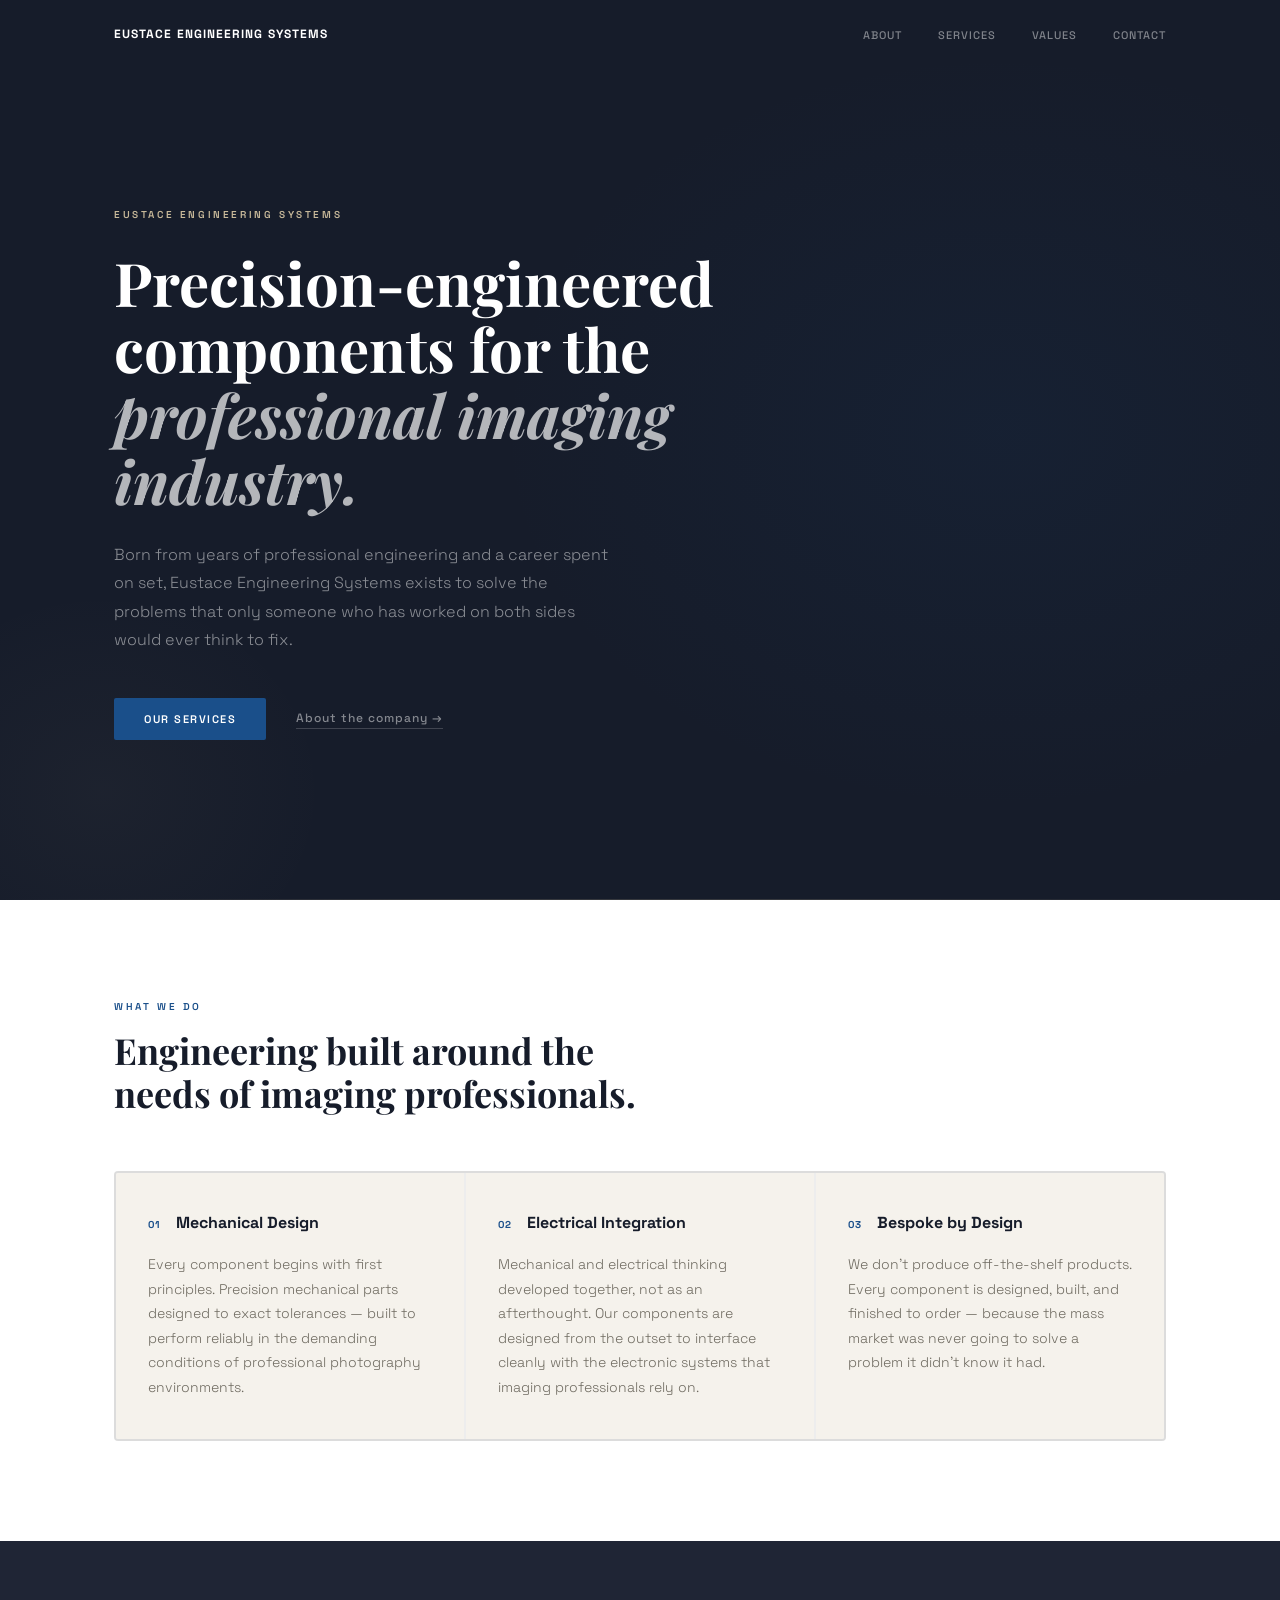
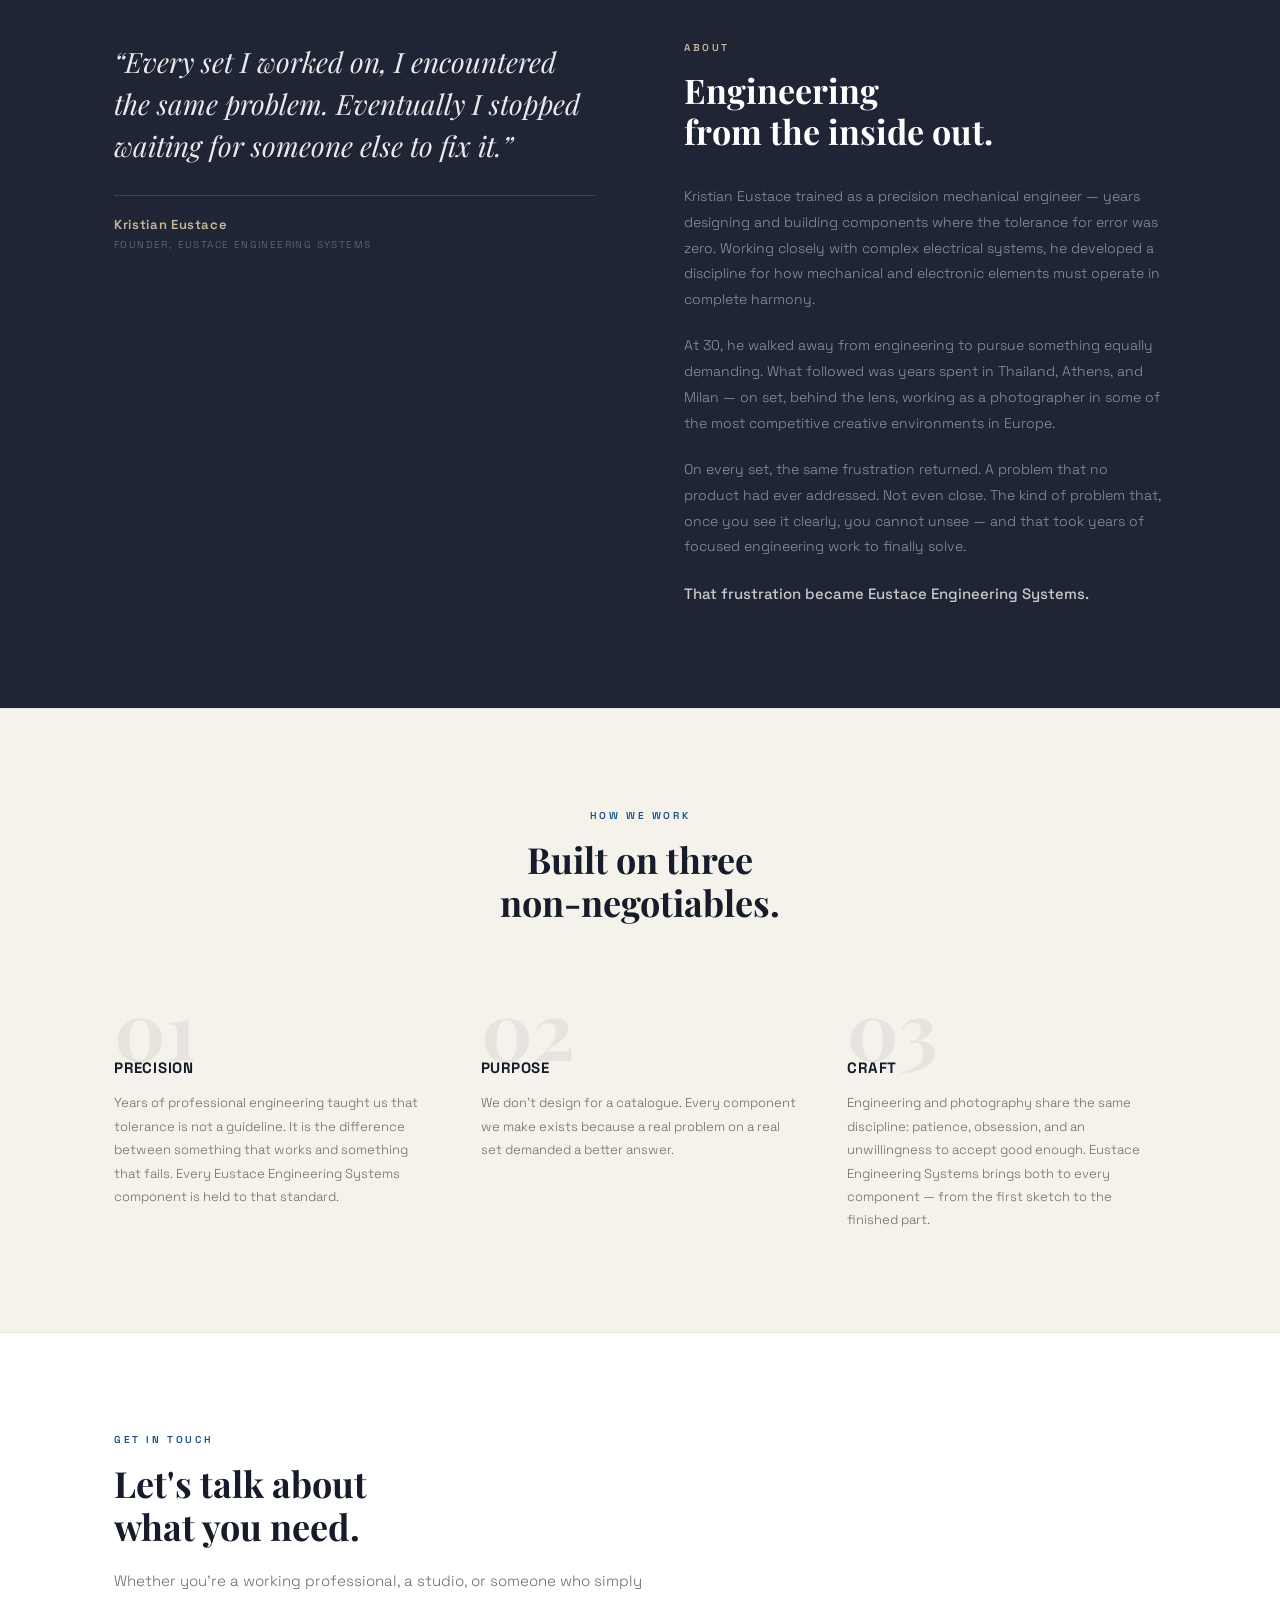
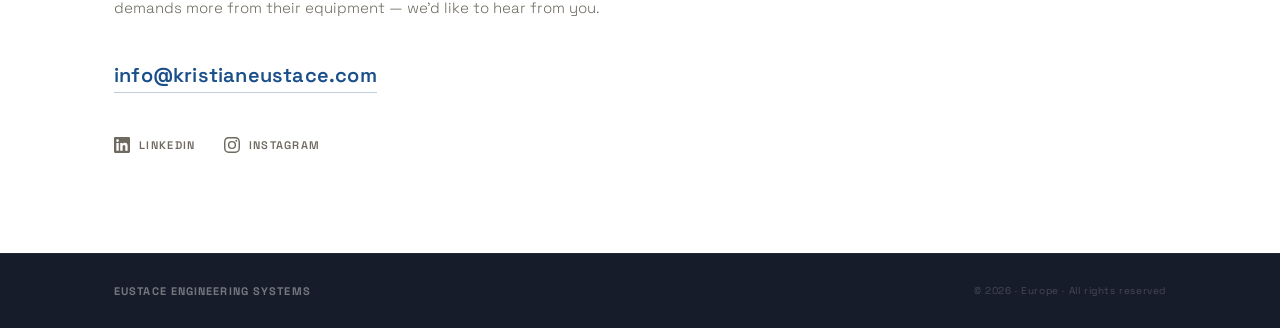
==== engineering/index.html @ cddffa64 "Initial site structure — engineering" ====
<!DOCTYPE html>
<html lang="en">
<head>
  <meta charset="UTF-8">
  <meta name="viewport" content="width=device-width, initial-scale=1.0">
  <meta name="description" content="Eustace Engineering Systems — Precision-engineered components for the professional imaging industry. Bespoke mechanical and electrical design built around the real demands of photographers.">
  <meta property="og:title" content="Eustace Engineering Systems">
  <meta property="og:description" content="Precision-engineered components for the professional imaging industry.">
  <meta property="og:type" content="website">
  <title>Eustace Engineering Systems</title>
  <link rel="preconnect" href="https://fonts.googleapis.com">
  <link rel="preconnect" href="https://fonts.gstatic.com" crossorigin>
  <link href="https://fonts.googleapis.com/css2?family=Playfair+Display:ital,wght@0,400;0,700;1,400;1,700&family=Space+Grotesk:wght@300;400;500;600;700&display=swap" rel="stylesheet">
  <link rel="stylesheet" href="style.css">
</head>
<body>

  <!-- ── NAVIGATION ── -->
  <nav id="nav" aria-label="Main navigation">
    <div class="nav-inner container">
      <a href="#hero" class="nav-logo">Eustace Engineering Systems</a>
      <ul class="nav-links" role="list">
        <li><a href="#about">About</a></li>
        <li><a href="#services">Services</a></li>
        <li><a href="#values">Values</a></li>
        <li><a href="#contact">Contact</a></li>
      </ul>
      <button class="nav-toggle" id="nav-toggle" aria-label="Toggle navigation" aria-expanded="false">
        <span></span><span></span><span></span>
      </button>
    </div>
  </nav>

  <!-- ── MOBILE MENU ── -->
  <div class="mobile-menu" id="mobile-menu" aria-hidden="true">
    <ul role="list">
      <li><a href="#about">About</a></li>
      <li><a href="#services">Services</a></li>
      <li><a href="#values">Values</a></li>
      <li><a href="#contact">Contact</a></li>
    </ul>
  </div>

  <main>

    <!-- ── HERO ── -->
    <section id="hero" class="hero">
      <div class="hero-inner container">
        <p class="eyebrow">Eustace Engineering Systems</p>
        <h1 class="hero-heading">
          Precision-engineered<br>
          components for the<br>
          <em>professional imaging industry.</em>
        </h1>
        <p class="hero-body">
          Born from years of professional engineering and a career spent on set, Eustace Engineering Systems exists to solve the problems that only someone who has worked on both sides would ever think to fix.
        </p>
        <div class="hero-ctas">
          <a href="#services" class="btn-primary">Our Services</a>
          <a href="#about" class="btn-ghost">About the company &rarr;</a>
        </div>
      </div>
      <div class="hero-rule" aria-hidden="true"></div>
    </section>

    <!-- ── SERVICES ── -->
    <section id="services" class="services">
      <div class="container">
        <div class="section-header">
          <p class="section-eyebrow">What We Do</p>
          <h2 class="section-title">Engineering built around the<br>needs of imaging professionals.</h2>
        </div>
        <div class="services-grid">

          <div class="service-card fade-in">
            <div class="service-card-top">
              <span class="service-num" aria-hidden="true">01</span>
              <h3>Mechanical Design</h3>
            </div>
            <p>Every component begins with first principles. Precision mechanical parts designed to exact tolerances — built to perform reliably in the demanding conditions of professional photography environments.</p>
          </div>

          <div class="service-card fade-in">
            <div class="service-card-top">
              <span class="service-num" aria-hidden="true">02</span>
              <h3>Electrical Integration</h3>
            </div>
            <p>Mechanical and electrical thinking developed together, not as an afterthought. Our components are designed from the outset to interface cleanly with the electronic systems that imaging professionals rely on.</p>
          </div>

          <div class="service-card fade-in">
            <div class="service-card-top">
              <span class="service-num" aria-hidden="true">03</span>
              <h3>Bespoke by Design</h3>
            </div>
            <p>We don't produce off-the-shelf products. Every component is designed, built, and finished to order — because the mass market was never going to solve a problem it didn't know it had.</p>
          </div>

        </div>
      </div>
    </section>

    <!-- ── ABOUT ── -->
    <section id="about" class="about">
      <div class="container">
        <div class="about-grid">

          <div class="about-quote-col fade-in">
            <blockquote>
              <p>&ldquo;Every set I worked on, I encountered the same problem. Eventually I stopped waiting for someone else to fix it.&rdquo;</p>
              <footer>
                <cite>Kristian Eustace</cite>
                <span>Founder, Eustace Engineering Systems</span>
              </footer>
            </blockquote>
          </div>

          <div class="about-body-col fade-in">
            <p class="section-eyebrow light">About</p>
            <h2>Engineering<br>from the inside out.</h2>
            <div class="about-text">
              <p>Kristian Eustace trained as a precision mechanical engineer — years designing and building components where the tolerance for error was zero. Working closely with complex electrical systems, he developed a discipline for how mechanical and electronic elements must operate in complete harmony.</p>
              <p>At 30, he walked away from engineering to pursue something equally demanding. What followed was years spent in Thailand, Athens, and Milan — on set, behind the lens, working as a photographer in some of the most competitive creative environments in Europe.</p>
              <p>On every set, the same frustration returned. A problem that no product had ever addressed. Not even close. The kind of problem that, once you see it clearly, you cannot unsee — and that took years of focused engineering work to finally solve.</p>
              <p>That frustration became Eustace Engineering Systems.</p>
            </div>
          </div>

        </div>
      </div>
    </section>

    <!-- ── VALUES ── -->
    <section id="values" class="values">
      <div class="container">
        <div class="section-header centered">
          <p class="section-eyebrow">How We Work</p>
          <h2 class="section-title">Built on three<br>non-negotiables.</h2>
        </div>
        <div class="values-grid">

          <div class="value-item fade-in">
            <span class="value-num" aria-hidden="true">01</span>
            <h3>Precision</h3>
            <p>Years of professional engineering taught us that tolerance is not a guideline. It is the difference between something that works and something that fails. Every Eustace Engineering Systems component is held to that standard.</p>
          </div>

          <div class="value-item fade-in">
            <span class="value-num" aria-hidden="true">02</span>
            <h3>Purpose</h3>
            <p>We don't design for a catalogue. Every component we make exists because a real problem on a real set demanded a better answer.</p>
          </div>

          <div class="value-item fade-in">
            <span class="value-num" aria-hidden="true">03</span>
            <h3>Craft</h3>
            <p>Engineering and photography share the same discipline: patience, obsession, and an unwillingness to accept good enough. Eustace Engineering Systems brings both to every component — from the first sketch to the finished part.</p>
          </div>

        </div>
      </div>
    </section>

    <!-- ── CONTACT ── -->
    <section id="contact" class="contact">
      <div class="container">
        <div class="contact-inner">
          <p class="section-eyebrow">Get In Touch</p>
          <h2 class="section-title">Let's talk about<br>what you need.</h2>
          <p class="contact-body">Whether you're a working professional, a studio, or someone who simply demands more from their equipment — we'd like to hear from you.</p>
          <a href="mailto:info@kristianeustace.com" class="contact-email">info@kristianeustace.com</a>
          <div class="social-links">

            <a href="https://uk.linkedin.com/in/kristian-eustace-87bb7455" target="_blank" rel="noopener noreferrer" class="social-link" aria-label="LinkedIn">
              <svg xmlns="http://www.w3.org/2000/svg" viewBox="0 0 24 24" aria-hidden="true">
                <path d="M20.447 20.452h-3.554v-5.569c0-1.328-.027-3.037-1.852-3.037-1.853 0-2.136 1.445-2.136 2.939v5.667H9.351V9h3.414v1.561h.046c.477-.9 1.637-1.85 3.37-1.85 3.601 0 4.267 2.37 4.267 5.455v6.286zM5.337 7.433a2.062 2.062 0 0 1-2.063-2.065 2.064 2.064 0 1 1 2.063 2.065zm1.782 13.019H3.555V9h3.564v11.452zM22.225 0H1.771C.792 0 0 .774 0 1.729v20.542C0 23.227.792 24 1.771 24h20.451C23.2 24 24 23.227 24 22.271V1.729C24 .774 23.2 0 22.222 0h.003z"/>
              </svg>
              LinkedIn
            </a>

            <a href="https://www.instagram.com/kristianeustacephotography/" target="_blank" rel="noopener noreferrer" class="social-link" aria-label="Instagram">
              <svg xmlns="http://www.w3.org/2000/svg" viewBox="0 0 24 24" aria-hidden="true">
                <path d="M12 2.163c3.204 0 3.584.012 4.85.07 3.252.148 4.771 1.691 4.919 4.919.058 1.265.069 1.645.069 4.849 0 3.205-.012 3.584-.069 4.849-.149 3.225-1.664 4.771-4.919 4.919-1.266.058-1.644.07-4.85.07-3.204 0-3.584-.012-4.849-.07-3.26-.149-4.771-1.699-4.919-4.92-.058-1.265-.07-1.644-.07-4.849 0-3.204.013-3.583.07-4.849.149-3.227 1.664-4.771 4.919-4.919 1.266-.057 1.645-.069 4.849-.069zm0-2.163c-3.259 0-3.667.014-4.947.072-4.358.2-6.78 2.618-6.98 6.98-.059 1.281-.073 1.689-.073 4.948 0 3.259.014 3.668.072 4.948.2 4.358 2.618 6.78 6.98 6.98 1.281.058 1.689.072 4.948.072 3.259 0 3.668-.014 4.948-.072 4.354-.2 6.782-2.618 6.979-6.98.059-1.28.073-1.689.073-4.948 0-3.259-.014-3.667-.072-4.947-.196-4.354-2.617-6.78-6.979-6.98-1.281-.059-1.69-.073-4.949-.073zm0 5.838a6.162 6.162 0 1 0 0 12.324 6.162 6.162 0 0 0 0-12.324zM12 16a4 4 0 1 1 0-8 4 4 0 0 1 0 8zm6.406-11.845a1.44 1.44 0 1 0 0 2.881 1.44 1.44 0 0 0 0-2.881z"/>
              </svg>
              Instagram
            </a>

          </div>
        </div>
      </div>
    </section>

  </main>

  <!-- ── FOOTER ── -->
  <footer class="footer">
    <div class="container footer-inner">
      <p class="footer-logo">Eustace Engineering Systems</p>
      <p class="footer-copy">&copy; 2026 &middot; Europe &middot; All rights reserved</p>
    </div>
  </footer>

  <script src="main.js"></script>
</body>
</html>
---- engineering/style.css ----
/* ============================================================
   EUSTACE ENGINEERING SYSTEMS — style.css
   Fonts: Playfair Display (display) · Space Grotesk (UI/body)
   ============================================================ */

/* ── CUSTOM PROPERTIES ── */
:root {
  --dark1:     #161C2A;   /* hero / nav / footer */
  --dark2:     #1F2535;   /* about section */
  --warm-grey: #6E6A60;   /* body text, captions */
  --champagne: #C8B99A;   /* highlights on dark */
  --cream:     #F5F2EC;   /* section fills, cards */
  --white:     #FFFFFF;
  --accent:    #1A4F8A;   /* buttons, links — light bg only */

  --serif: 'Playfair Display', Georgia, serif;
  --sans:  'Space Grotesk', system-ui, sans-serif;

  --container:  1100px;
  --pad-h:      24px;
  --section-v:  100px;
  --nav-h:      68px;
  --ease:       0.25s ease;
}

/* ── RESET ── */
*, *::before, *::after { box-sizing: border-box; margin: 0; padding: 0; }

html {
  scroll-behavior: smooth;
  scroll-padding-top: var(--nav-h);
}

body {
  font-family: var(--sans);
  background: var(--white);
  color: var(--dark1);
  -webkit-font-smoothing: antialiased;
  -moz-osx-font-smoothing: grayscale;
  overflow-x: hidden;
}

img, svg { display: block; max-width: 100%; }
a { color: inherit; text-decoration: none; }
ul[role="list"] { list-style: none; }
button { cursor: pointer; background: none; border: none; font: inherit; }

/* ── CONTAINER ── */
.container {
  width: 100%;
  max-width: var(--container);
  margin: 0 auto;
  padding: 0 var(--pad-h);
}

/* ── SHARED TYPE ── */
.eyebrow,
.section-eyebrow {
  font-family: var(--sans);
  font-size: 10px;
  font-weight: 600;
  letter-spacing: 0.26em;
  text-transform: uppercase;
  color: var(--accent);
  margin-bottom: 16px;
  display: block;
}

.section-eyebrow.light { color: var(--champagne); }

.section-title {
  font-family: var(--serif);
  font-weight: 700;
  font-size: clamp(26px, 3vw, 36px);
  line-height: 1.2;
  color: var(--dark1);
}

.section-header        { margin-bottom: 56px; }
.section-header.centered { text-align: center; }

/* ── BUTTONS ── */
.btn-primary {
  display: inline-block;
  background: var(--accent);
  color: var(--white);
  padding: 14px 30px;
  font-family: var(--sans);
  font-size: 11px;
  font-weight: 600;
  letter-spacing: 0.14em;
  text-transform: uppercase;
  border-radius: 2px;
  transition: background var(--ease), transform var(--ease);
}
.btn-primary:hover {
  background: #1e5ba0;
  transform: translateY(-1px);
}

.btn-ghost {
  display: inline-flex;
  align-items: center;
  color: rgba(255,255,255,0.48);
  font-family: var(--sans);
  font-size: 12px;
  font-weight: 500;
  letter-spacing: 0.08em;
  border-bottom: 1px solid rgba(255,255,255,0.18);
  padding-bottom: 2px;
  transition: color var(--ease), border-color var(--ease);
}
.btn-ghost:hover {
  color: rgba(255,255,255,0.85);
  border-color: rgba(255,255,255,0.45);
}

/* ============================================================
   NAVIGATION
   ============================================================ */
#nav {
  position: fixed;
  top: 0; left: 0; right: 0;
  z-index: 100;
  height: var(--nav-h);
  transition: background var(--ease), border-color var(--ease), backdrop-filter var(--ease);
  border-bottom: 1px solid transparent;
}

#nav.scrolled {
  background: rgba(22, 28, 42, 0.92);
  backdrop-filter: blur(14px);
  -webkit-backdrop-filter: blur(14px);
  border-bottom-color: rgba(255,255,255,0.06);
}

.nav-inner {
  height: 100%;
  display: flex;
  align-items: center;
  justify-content: space-between;
}

.nav-logo {
  font-family: var(--sans);
  font-weight: 700;
  font-size: 12px;
  letter-spacing: 0.09em;
  text-transform: uppercase;
  color: var(--white);
  transition: opacity var(--ease);
  white-space: nowrap;
}
.nav-logo:hover { opacity: 0.7; }

.nav-links {
  display: flex;
  gap: 36px;
}
.nav-links a {
  font-family: var(--sans);
  font-size: 11px;
  font-weight: 500;
  letter-spacing: 0.09em;
  text-transform: uppercase;
  color: rgba(255,255,255,0.45);
  transition: color var(--ease);
  position: relative;
  padding-bottom: 3px;
}
.nav-links a::after {
  content: '';
  position: absolute;
  bottom: 0; left: 0;
  width: 0; height: 1px;
  background: var(--champagne);
  transition: width var(--ease);
}
.nav-links a:hover              { color: rgba(255,255,255,0.88); }
.nav-links a:hover::after       { width: 100%; }

/* Hamburger */
.nav-toggle {
  display: none;
  flex-direction: column;
  justify-content: center;
  gap: 5px;
  width: 32px; height: 32px;
}
.nav-toggle span {
  display: block;
  height: 1.5px;
  background: rgba(255,255,255,0.7);
  border-radius: 1px;
  transition: transform 0.3s ease, opacity 0.3s ease;
  transform-origin: center;
}
.nav-toggle.open span:nth-child(1) { transform: translateY(6.5px) rotate(45deg); }
.nav-toggle.open span:nth-child(2) { opacity: 0; transform: scaleX(0); }
.nav-toggle.open span:nth-child(3) { transform: translateY(-6.5px) rotate(-45deg); }

/* Mobile menu */
.mobile-menu {
  position: fixed;
  top: var(--nav-h);
  left: 0; right: 0;
  z-index: 99;
  background: var(--dark1);
  border-bottom: 1px solid rgba(255,255,255,0.06);
  transform: translateY(-110%);
  opacity: 0;
  transition: transform 0.32s ease, opacity 0.32s ease;
  pointer-events: none;
}
.mobile-menu.open {
  transform: translateY(0);
  opacity: 1;
  pointer-events: auto;
}
.mobile-menu ul {
  padding: 16px 24px 28px;
}
.mobile-menu a {
  display: block;
  font-family: var(--sans);
  font-size: 14px;
  font-weight: 500;
  letter-spacing: 0.08em;
  text-transform: uppercase;
  color: rgba(255,255,255,0.6);
  padding: 15px 0;
  border-bottom: 1px solid rgba(255,255,255,0.06);
  transition: color var(--ease);
}
.mobile-menu a:hover   { color: var(--white); }
.mobile-menu li:last-child a { border-bottom: none; }

/* ============================================================
   HERO
   ============================================================ */
.hero {
  min-height: 100vh;
  background: var(--dark1);
  display: flex;
  flex-direction: column;
  justify-content: center;
  position: relative;
  overflow: hidden;
  padding-top: var(--nav-h);
}

/* Subtle depth gradient */
.hero::before {
  content: '';
  position: absolute;
  inset: 0;
  background:
    radial-gradient(ellipse 65% 70% at 78% 48%, rgba(26,79,138,0.09) 0%, transparent 60%),
    radial-gradient(ellipse 35% 45% at 8% 88%,  rgba(200,185,154,0.04) 0%, transparent 50%);
  pointer-events: none;
}

.hero-inner {
  position: relative;
  z-index: 1;
  padding-top: 88px;
  padding-bottom: 108px;
}

.hero .eyebrow {
  color: var(--champagne);
  margin-bottom: 28px;
}

.hero-heading {
  font-family: var(--serif);
  font-weight: 700;
  font-size: clamp(34px, 5vw, 60px);
  line-height: 1.10;
  color: var(--white);
  margin-bottom: 28px;
  max-width: 720px;
}
.hero-heading em {
  font-style: italic;
  color: rgba(255,255,255,0.68);
}

.hero-body {
  font-family: var(--sans);
  font-weight: 300;
  font-size: 16px;
  line-height: 1.78;
  color: rgba(255,255,255,0.50);
  max-width: 500px;
  margin-bottom: 44px;
}

.hero-ctas {
  display: flex;
  align-items: center;
  gap: 30px;
  flex-wrap: wrap;
}

/* Decorative bottom rule */
.hero-rule {
  position: absolute;
  bottom: 0; left: 0; right: 0;
  height: 1px;
  background: linear-gradient(90deg,
    transparent 0%,
    rgba(200,185,154,0.18) 35%,
    rgba(200,185,154,0.18) 65%,
    transparent 100%);
}

/* ============================================================
   SERVICES
   ============================================================ */
.services {
  background: var(--white);
  padding: var(--section-v) 0;
}

.services-grid {
  display: grid;
  grid-template-columns: repeat(3, 1fr);
  gap: 2px;
  background: rgba(0,0,0,0.07);
  border-radius: 4px;
  overflow: hidden;
  border: 2px solid rgba(0,0,0,0.07);
}

.service-card {
  background: var(--cream);
  padding: 40px 32px;
  transition: background var(--ease);
}
.service-card:hover { background: #EDE9E0; }

.service-card-top {
  display: flex;
  align-items: baseline;
  gap: 14px;
  margin-bottom: 18px;
}

.service-num {
  font-family: var(--sans);
  font-size: 10px;
  font-weight: 700;
  letter-spacing: 0.14em;
  color: var(--accent);
  flex-shrink: 0;
  padding-top: 3px;
}

.service-card h3 {
  font-family: var(--sans);
  font-weight: 700;
  font-size: 16px;
  color: var(--dark1);
  line-height: 1.3;
}

.service-card p {
  font-family: var(--sans);
  font-weight: 300;
  font-size: 14px;
  line-height: 1.75;
  color: var(--warm-grey);
}

/* ============================================================
   ABOUT
   ============================================================ */
.about {
  background: var(--dark2);
  padding: var(--section-v) 0;
}

.about-grid {
  display: grid;
  grid-template-columns: 1fr 1fr;
  gap: 88px;
  align-items: start;
}

/* Quote column */
.about-quote-col blockquote {
  position: sticky;
  top: calc(var(--nav-h) + 40px);
}

.about-quote-col blockquote > p {
  font-family: var(--serif);
  font-style: italic;
  font-size: clamp(20px, 2.4vw, 28px);
  line-height: 1.5;
  color: rgba(255,255,255,0.90);
  margin-bottom: 28px;
}

.about-quote-col blockquote footer {
  display: flex;
  flex-direction: column;
  gap: 5px;
  padding-top: 20px;
  border-top: 1px solid rgba(200,185,154,0.20);
}

.about-quote-col blockquote cite {
  font-family: var(--sans);
  font-style: normal;
  font-weight: 600;
  font-size: 13px;
  color: var(--champagne);
  letter-spacing: 0.05em;
}

.about-quote-col blockquote footer span {
  font-family: var(--sans);
  font-size: 10px;
  letter-spacing: 0.14em;
  text-transform: uppercase;
  color: rgba(255,255,255,0.28);
}

/* Body column */
.about-body-col h2 {
  font-family: var(--serif);
  font-weight: 700;
  font-size: clamp(24px, 2.8vw, 34px);
  line-height: 1.2;
  color: var(--white);
  margin-bottom: 32px;
}

.about-text {
  display: flex;
  flex-direction: column;
  gap: 20px;
}

.about-text p {
  font-family: var(--sans);
  font-weight: 300;
  font-size: 14px;
  line-height: 1.85;
  color: rgba(255,255,255,0.50);
}

.about-text p:last-child {
  font-weight: 500;
  color: rgba(255,255,255,0.75);
  font-size: 15px;
}

/* ============================================================
   VALUES
   ============================================================ */
.values {
  background: var(--cream);
  padding: var(--section-v) 0;
  border-top: 1px solid rgba(0,0,0,0.06);
  border-bottom: 1px solid rgba(0,0,0,0.06);
}

.values .section-title { color: var(--dark1); }

.values-grid {
  display: grid;
  grid-template-columns: repeat(3, 1fr);
  gap: 48px;
  padding-top: 8px;
}

.value-item { position: relative; }

.value-num {
  display: block;
  font-family: var(--serif);
  font-size: 80px;
  font-weight: 700;
  color: var(--dark1);
  opacity: 0.06;
  line-height: 1;
  margin-bottom: -10px;
  user-select: none;
}

.value-item h3 {
  font-family: var(--sans);
  font-weight: 700;
  font-size: 15px;
  color: var(--dark1);
  letter-spacing: 0.05em;
  margin-bottom: 14px;
  text-transform: uppercase;
}

.value-item p {
  font-family: var(--sans);
  font-weight: 300;
  font-size: 13px;
  line-height: 1.8;
  color: var(--warm-grey);
}

/* ============================================================
   CONTACT
   ============================================================ */
.contact {
  background: var(--white);
  padding: var(--section-v) 0;
}

.contact-inner { max-width: 580px; }

.contact .section-title { margin-bottom: 20px; }

.contact-body {
  font-family: var(--sans);
  font-weight: 300;
  font-size: 15px;
  line-height: 1.78;
  color: var(--warm-grey);
  margin-bottom: 40px;
}

.contact-email {
  display: inline-block;
  font-family: var(--sans);
  font-size: 20px;
  font-weight: 600;
  color: var(--accent);
  letter-spacing: 0.01em;
  border-bottom: 1px solid rgba(26,79,138,0.28);
  padding-bottom: 4px;
  margin-bottom: 44px;
  transition: color var(--ease), border-color var(--ease);
}
.contact-email:hover {
  color: #1e5ba0;
  border-color: rgba(26,79,138,0.6);
}

.social-links {
  display: flex;
  align-items: center;
  gap: 28px;
}

.social-link {
  display: inline-flex;
  align-items: center;
  gap: 9px;
  font-family: var(--sans);
  font-size: 11px;
  font-weight: 600;
  letter-spacing: 0.12em;
  text-transform: uppercase;
  color: var(--warm-grey);
  transition: color var(--ease);
}
.social-link:hover { color: var(--dark1); }

.social-link svg {
  width: 16px; height: 16px;
  fill: currentColor;
  flex-shrink: 0;
}

/* ============================================================
   FOOTER
   ============================================================ */
.footer {
  background: var(--dark1);
  padding: 30px 0;
  border-top: 1px solid rgba(255,255,255,0.05);
}

.footer-inner {
  display: flex;
  justify-content: space-between;
  align-items: center;
}

.footer-logo {
  font-family: var(--sans);
  font-size: 11px;
  font-weight: 700;
  letter-spacing: 0.10em;
  text-transform: uppercase;
  color: rgba(255,255,255,0.40);
}

.footer-copy {
  font-family: var(--sans);
  font-size: 10px;
  color: rgba(255,255,255,0.20);
  letter-spacing: 0.06em;
}

/* ============================================================
   SCROLL FADE-IN ANIMATION
   ============================================================ */
.fade-in {
  opacity: 0;
  transform: translateY(22px);
  transition: opacity 0.65s ease, transform 0.65s ease;
}
.fade-in.visible {
  opacity: 1;
  transform: translateY(0);
}
.fade-in:nth-child(2) { transition-delay: 0.10s; }
.fade-in:nth-child(3) { transition-delay: 0.20s; }

/* ============================================================
   RESPONSIVE
   ============================================================ */

/* Tablet */
@media (max-width: 960px) {
  :root { --section-v: 76px; }

  .services-grid {
    grid-template-columns: 1fr;
  }

  .service-card { padding: 32px 28px; }

  .about-grid {
    grid-template-columns: 1fr;
    gap: 52px;
  }
  .about-quote-col blockquote { position: static; }

  .values-grid {
    grid-template-columns: 1fr 1fr;
    gap: 40px;
  }
}

/* Mobile */
@media (max-width: 640px) {
  :root {
    --section-v: 60px;
    --pad-h: 20px;
  }

  /* Nav */
  .nav-links  { display: none; }
  .nav-toggle { display: flex; }
  .nav-logo   { font-size: 10px; }

  /* Hero */
  .hero-inner {
    padding-top: 64px;
    padding-bottom: 80px;
  }
  .hero-ctas {
    flex-direction: column;
    align-items: flex-start;
    gap: 20px;
  }

  /* Values */
  .values-grid { grid-template-columns: 1fr; gap: 36px; }

  /* Footer */
  .footer-inner {
    flex-direction: column;
    gap: 10px;
    text-align: center;
  }
}
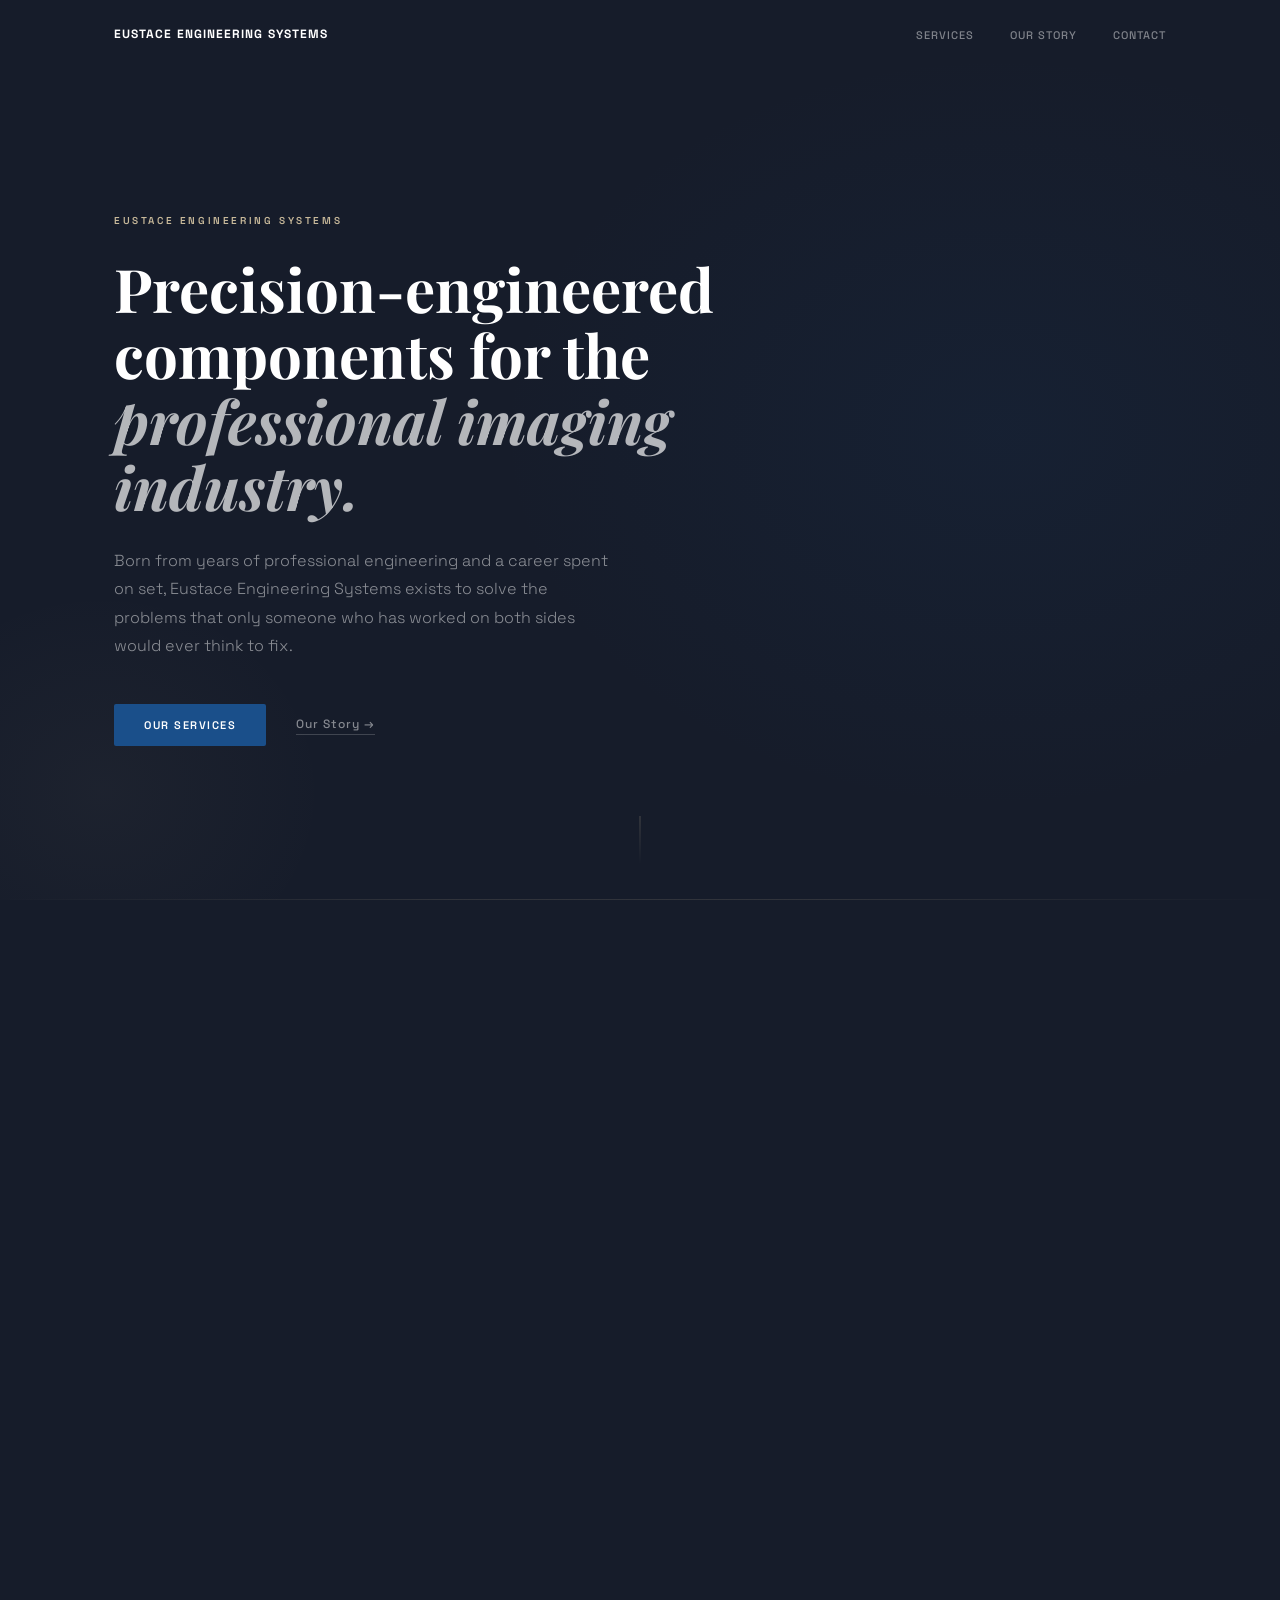
==== commit 3a541aff: "version prose update" ====
--- a/engineering/index.html
+++ b/engineering/index.html
@@ -20,9 +20,8 @@
     <div class="nav-inner container">
       <a href="#hero" class="nav-logo">Eustace Engineering Systems</a>
       <ul class="nav-links" role="list">
-        <li><a href="#about">About</a></li>
         <li><a href="#services">Services</a></li>
-        <li><a href="#values">Values</a></li>
+        <li><a href="#journey-1">Our Story</a></li>
         <li><a href="#contact">Contact</a></li>
       </ul>
       <button class="nav-toggle" id="nav-toggle" aria-label="Toggle navigation" aria-expanded="false">
@@ -34,17 +33,18 @@
   <!-- ── MOBILE MENU ── -->
   <div class="mobile-menu" id="mobile-menu" aria-hidden="true">
     <ul role="list">
-      <li><a href="#about">About</a></li>
       <li><a href="#services">Services</a></li>
-      <li><a href="#values">Values</a></li>
+      <li><a href="#journey-1">Our Story</a></li>
       <li><a href="#contact">Contact</a></li>
     </ul>
   </div>
 
   <main>
 
-    <!-- ── HERO ── -->
-    <section id="hero" class="hero">
+    <!-- ══════════════════════════════
+         1. HERO
+    ══════════════════════════════ -->
+    <section id="hero" class="snap-section hero">
       <div class="hero-inner container">
         <p class="eyebrow">Eustace Engineering Systems</p>
         <h1 class="hero-heading">
@@ -57,14 +57,17 @@
         </p>
         <div class="hero-ctas">
           <a href="#services" class="btn-primary">Our Services</a>
-          <a href="#about" class="btn-ghost">About the company &rarr;</a>
-        </div>
-      </div>
+          <a href="#journey-1" class="btn-ghost">Our Story &rarr;</a>
+        </div>
+      </div>
+      <div class="scroll-hint" aria-hidden="true"></div>
       <div class="hero-rule" aria-hidden="true"></div>
     </section>
 
-    <!-- ── SERVICES ── -->
-    <section id="services" class="services">
+    <!-- ══════════════════════════════
+         2. SERVICES
+    ══════════════════════════════ -->
+    <section id="services" class="snap-section services">
       <div class="container">
         <div class="section-header">
           <p class="section-eyebrow">What We Do</p>
@@ -93,76 +96,97 @@
               <span class="service-num" aria-hidden="true">03</span>
               <h3>Bespoke by Design</h3>
             </div>
-            <p>We don't produce off-the-shelf products. Every component is designed, built, and finished to order — because the mass market was never going to solve a problem it didn't know it had.</p>
-          </div>
-
-        </div>
-      </div>
-    </section>
-
-    <!-- ── ABOUT ── -->
-    <section id="about" class="about">
-      <div class="container">
-        <div class="about-grid">
-
-          <div class="about-quote-col fade-in">
-            <blockquote>
-              <p>&ldquo;Every set I worked on, I encountered the same problem. Eventually I stopped waiting for someone else to fix it.&rdquo;</p>
-              <footer>
-                <cite>Kristian Eustace</cite>
-                <span>Founder, Eustace Engineering Systems</span>
-              </footer>
-            </blockquote>
-          </div>
-
-          <div class="about-body-col fade-in">
-            <p class="section-eyebrow light">About</p>
-            <h2>Engineering<br>from the inside out.</h2>
-            <div class="about-text">
-              <p>Kristian Eustace trained as a precision mechanical engineer — years designing and building components where the tolerance for error was zero. Working closely with complex electrical systems, he developed a discipline for how mechanical and electronic elements must operate in complete harmony.</p>
-              <p>At 30, he walked away from engineering to pursue something equally demanding. What followed was years spent in Thailand, Athens, and Milan — on set, behind the lens, working as a photographer in some of the most competitive creative environments in Europe.</p>
-              <p>On every set, the same frustration returned. A problem that no product had ever addressed. Not even close. The kind of problem that, once you see it clearly, you cannot unsee — and that took years of focused engineering work to finally solve.</p>
-              <p>That frustration became Eustace Engineering Systems.</p>
-            </div>
-          </div>
-
-        </div>
-      </div>
-    </section>
-
-    <!-- ── VALUES ── -->
-    <section id="values" class="values">
-      <div class="container">
-        <div class="section-header centered">
-          <p class="section-eyebrow">How We Work</p>
-          <h2 class="section-title">Built on three<br>non-negotiables.</h2>
-        </div>
-        <div class="values-grid">
-
-          <div class="value-item fade-in">
-            <span class="value-num" aria-hidden="true">01</span>
-            <h3>Precision</h3>
-            <p>Years of professional engineering taught us that tolerance is not a guideline. It is the difference between something that works and something that fails. Every Eustace Engineering Systems component is held to that standard.</p>
-          </div>
-
-          <div class="value-item fade-in">
-            <span class="value-num" aria-hidden="true">02</span>
-            <h3>Purpose</h3>
-            <p>We don't design for a catalogue. Every component we make exists because a real problem on a real set demanded a better answer.</p>
-          </div>
-
-          <div class="value-item fade-in">
-            <span class="value-num" aria-hidden="true">03</span>
-            <h3>Craft</h3>
-            <p>Engineering and photography share the same discipline: patience, obsession, and an unwillingness to accept good enough. Eustace Engineering Systems brings both to every component — from the first sketch to the finished part.</p>
-          </div>
-
-        </div>
-      </div>
-    </section>
-
-    <!-- ── CONTACT ── -->
-    <section id="contact" class="contact">
+            <p>Not mass-market. Not made-to-order. Every Eustace Engineering Systems product is designed around a specific problem that the volume manufacturers never knew existed — and built to a standard they couldn't match if they did.</p>
+          </div>
+
+        </div>
+      </div>
+    </section>
+
+    <!-- ══════════════════════════════
+         3. CHAPTER 01 — THE ENGINEER
+    ══════════════════════════════ -->
+    <section id="journey-1" class="snap-section chapter" style="background: var(--dark1);">
+      <div class="container chapter-inner">
+
+        <div class="chapter-text fade-in">
+          <p class="chapter-label">Chapter 01</p>
+          <h2 class="chapter-title">Built for precision<br>from the start.</h2>
+          <div class="chapter-body">
+            <p>Engineering came first.</p>
+            <p>Years working across defence and aerospace — industries where zero margin for error is the baseline you work from. Components built to function in all environments, under all conditions. Mechanical design. Electrical systems. Without exception, every time.</p>
+          </div>
+        </div>
+
+        <div class="chapter-image fade-in" aria-label="Image placeholder">
+          <span>Image coming</span>
+        </div>
+
+      </div>
+    </section>
+
+    <!-- ══════════════════════════════
+         4. CHAPTER 02 — THE PIVOT
+    ══════════════════════════════ -->
+    <section id="journey-2" class="snap-section chapter reverse" style="background: var(--dark2);">
+      <div class="container chapter-inner">
+
+        <div class="chapter-image fade-in" aria-label="Image placeholder">
+          <span>Image coming</span>
+        </div>
+
+        <div class="chapter-text fade-in">
+          <p class="chapter-label">Chapter 02</p>
+          <h2 class="chapter-title">A deliberate<br>departure.</h2>
+          <div class="chapter-body">
+            <p>At 30, the decision was made to step away from engineering entirely and pursue photography professionally. What followed were years moving between Thailand, Athens, and Milan — shooting across some of the most demanding creative environments in Europe.</p>
+            <p>The engineering mind didn't switch off. It just started observing something new.</p>
+          </div>
+        </div>
+
+      </div>
+    </section>
+
+    <!-- ══════════════════════════════
+         5. CHAPTER 03 — THE PROBLEM
+    ══════════════════════════════ -->
+    <section id="journey-3" class="snap-section chapter chapter-centered" style="background: var(--dark1);">
+      <div class="container">
+        <div class="chapter-centered-inner fade-in">
+          <p class="chapter-label">Chapter 03</p>
+          <h2 class="chapter-title">The same frustration.<br>Every single set.</h2>
+          <div class="chapter-body">
+            <p>Anyone who has worked professionally on set knows the feeling. It doesn't announce itself. It accumulates — quietly, persistently — until it becomes something you've simply learned to work around.</p>
+            <p>What it took to address wasn't obvious. Mechanical design. Electrical integration. Software built from nothing. Algorithms conceived, tested, discarded, rebuilt. The answer doesn't exist in any single discipline — it lives in the space where several of them meet.</p>
+            <p class="chapter-em">That space took years of training to reach.</p>
+          </div>
+        </div>
+      </div>
+    </section>
+
+    <!-- ══════════════════════════════
+         6. CHAPTER 04 — WHAT'S COMING
+    ══════════════════════════════ -->
+    <section id="journey-4" class="snap-section chapter chapter-centered tease" style="background: var(--dark2);">
+      <div class="container">
+        <div class="chapter-centered-inner fade-in">
+          <p class="chapter-label">Chapter 04</p>
+          <h2 class="chapter-title">The prototype exists.</h2>
+          <div class="chapter-body">
+            <p>Focused development. The kind of obsessive iteration that only makes sense when you've lived on both sides of the problem. The engineering is done. The prototype is built.</p>
+            <p class="chapter-tease">What comes next changes the way imaging professionals work.</p>
+          </div>
+          <div class="tease-badge">
+            <span>Patent Pending &nbsp;&middot;&nbsp; Reveal Coming Soon</span>
+          </div>
+        </div>
+      </div>
+    </section>
+
+    <!-- ══════════════════════════════
+         7. CONTACT
+    ══════════════════════════════ -->
+    <section id="contact" class="snap-section contact">
       <div class="container">
         <div class="contact-inner">
           <p class="section-eyebrow">Get In Touch</p>
@@ -188,17 +212,15 @@
           </div>
         </div>
       </div>
+      <footer class="footer">
+        <div class="container footer-inner">
+          <p class="footer-logo">Eustace Engineering Systems</p>
+          <p class="footer-copy">&copy; 2026 &middot; Europe &middot; All rights reserved</p>
+        </div>
+      </footer>
     </section>
 
   </main>
-
-  <!-- ── FOOTER ── -->
-  <footer class="footer">
-    <div class="container footer-inner">
-      <p class="footer-logo">Eustace Engineering Systems</p>
-      <p class="footer-copy">&copy; 2026 &middot; Europe &middot; All rights reserved</p>
-    </div>
-  </footer>
 
   <script src="main.js"></script>
 </body>
--- a/engineering/style.css
+++ b/engineering/style.css
@@ -5,36 +5,34 @@
 
 /* ── CUSTOM PROPERTIES ── */
 :root {
-  --dark1:     #161C2A;   /* hero / nav / footer */
-  --dark2:     #1F2535;   /* about section */
-  --warm-grey: #6E6A60;   /* body text, captions */
-  --champagne: #C8B99A;   /* highlights on dark */
-  --cream:     #F5F2EC;   /* section fills, cards */
+  --dark1:     #161C2A;
+  --dark2:     #1F2535;
+  --warm-grey: #6E6A60;
+  --champagne: #C8B99A;
+  --cream:     #F5F2EC;
   --white:     #FFFFFF;
-  --accent:    #1A4F8A;   /* buttons, links — light bg only */
+  --accent:    #1A4F8A;
 
   --serif: 'Playfair Display', Georgia, serif;
   --sans:  'Space Grotesk', system-ui, sans-serif;
 
-  --container:  1100px;
-  --pad-h:      24px;
-  --section-v:  100px;
-  --nav-h:      68px;
-  --ease:       0.25s ease;
+  --container: 1100px;
+  --pad-h:     24px;
+  --nav-h:     68px;
+  --ease:      0.25s ease;
 }
 
 /* ── RESET ── */
 *, *::before, *::after { box-sizing: border-box; margin: 0; padding: 0; }
 
 html {
-  scroll-behavior: smooth;
   scroll-padding-top: var(--nav-h);
 }
 
 body {
   font-family: var(--sans);
-  background: var(--white);
-  color: var(--dark1);
+  background: var(--dark1);
+  color: var(--white);
   -webkit-font-smoothing: antialiased;
   -moz-osx-font-smoothing: grayscale;
   overflow-x: hidden;
@@ -76,8 +74,7 @@
   color: var(--dark1);
 }
 
-.section-header        { margin-bottom: 56px; }
-.section-header.centered { text-align: center; }
+.section-header { margin-bottom: 48px; }
 
 /* ── BUTTONS ── */
 .btn-primary {
@@ -113,6 +110,25 @@
 .btn-ghost:hover {
   color: rgba(255,255,255,0.85);
   border-color: rgba(255,255,255,0.45);
+}
+
+/* ============================================================
+   SCROLL SNAP — desktop only
+   ============================================================ */
+@media (min-width: 961px) {
+  html {
+    scroll-snap-type: y mandatory;
+    overflow-y: scroll;
+    height: 100%;
+  }
+  body { height: 100%; }
+
+  .snap-section {
+    height: 100vh;
+    scroll-snap-align: start;
+    scroll-snap-stop: always;
+    overflow: hidden;
+  }
 }
 
 /* ============================================================
@@ -193,7 +209,6 @@
   background: rgba(255,255,255,0.7);
   border-radius: 1px;
   transition: transform 0.3s ease, opacity 0.3s ease;
-  transform-origin: center;
 }
 .nav-toggle.open span:nth-child(1) { transform: translateY(6.5px) rotate(45deg); }
 .nav-toggle.open span:nth-child(2) { opacity: 0; transform: scaleX(0); }
@@ -217,9 +232,7 @@
   opacity: 1;
   pointer-events: auto;
 }
-.mobile-menu ul {
-  padding: 16px 24px 28px;
-}
+.mobile-menu ul { padding: 16px 24px 28px; }
 .mobile-menu a {
   display: block;
   font-family: var(--sans);
@@ -232,24 +245,23 @@
   border-bottom: 1px solid rgba(255,255,255,0.06);
   transition: color var(--ease);
 }
-.mobile-menu a:hover   { color: var(--white); }
-.mobile-menu li:last-child a { border-bottom: none; }
+.mobile-menu a:hover              { color: var(--white); }
+.mobile-menu li:last-child a      { border-bottom: none; }
 
 /* ============================================================
    HERO
    ============================================================ */
 .hero {
-  min-height: 100vh;
   background: var(--dark1);
   display: flex;
   flex-direction: column;
   justify-content: center;
   position: relative;
   overflow: hidden;
+  min-height: 100vh;
   padding-top: var(--nav-h);
 }
 
-/* Subtle depth gradient */
 .hero::before {
   content: '';
   position: absolute;
@@ -263,8 +275,8 @@
 .hero-inner {
   position: relative;
   z-index: 1;
-  padding-top: 88px;
-  padding-bottom: 108px;
+  padding-top: 72px;
+  padding-bottom: 80px;
 }
 
 .hero .eyebrow {
@@ -303,15 +315,38 @@
   flex-wrap: wrap;
 }
 
-/* Decorative bottom rule */
+/* Animated scroll indicator */
+.scroll-hint {
+  position: absolute;
+  bottom: 36px;
+  left: 50%;
+  transform: translateX(-50%);
+  width: 1px;
+  height: 48px;
+  overflow: hidden;
+}
+.scroll-hint::before {
+  content: '';
+  position: absolute;
+  top: 0; left: 0;
+  width: 1px;
+  height: 100%;
+  background: linear-gradient(to bottom, rgba(200,185,154,0.6), transparent);
+  animation: scrollDrop 2.2s ease-in-out infinite;
+}
+@keyframes scrollDrop {
+  0%   { transform: translateY(-100%); opacity: 1; }
+  100% { transform: translateY(100%);  opacity: 0; }
+}
+
 .hero-rule {
   position: absolute;
   bottom: 0; left: 0; right: 0;
   height: 1px;
   background: linear-gradient(90deg,
     transparent 0%,
-    rgba(200,185,154,0.18) 35%,
-    rgba(200,185,154,0.18) 65%,
+    rgba(200,185,154,0.15) 35%,
+    rgba(200,185,154,0.15) 65%,
     transparent 100%);
 }
 
@@ -320,8 +355,14 @@
    ============================================================ */
 .services {
   background: var(--white);
-  padding: var(--section-v) 0;
-}
+  display: flex;
+  align-items: center;
+  min-height: 100vh;
+  padding: calc(var(--nav-h) + 40px) 0 60px;
+}
+
+.services .section-title { color: var(--dark1); }
+.services .section-eyebrow { color: var(--accent); }
 
 .services-grid {
   display: grid;
@@ -335,7 +376,7 @@
 
 .service-card {
   background: var(--cream);
-  padding: 40px 32px;
+  padding: 36px 28px;
   transition: background var(--ease);
 }
 .service-card:hover { background: #EDE9E0; }
@@ -344,7 +385,7 @@
   display: flex;
   align-items: baseline;
   gap: 14px;
-  margin-bottom: 18px;
+  margin-bottom: 16px;
 }
 
 .service-num {
@@ -354,159 +395,171 @@
   letter-spacing: 0.14em;
   color: var(--accent);
   flex-shrink: 0;
-  padding-top: 3px;
 }
 
 .service-card h3 {
-  font-family: var(--sans);
-  font-weight: 700;
-  font-size: 16px;
-  color: var(--dark1);
-  line-height: 1.3;
-}
-
-.service-card p {
-  font-family: var(--sans);
-  font-weight: 300;
-  font-size: 14px;
-  line-height: 1.75;
-  color: var(--warm-grey);
-}
-
-/* ============================================================
-   ABOUT
-   ============================================================ */
-.about {
-  background: var(--dark2);
-  padding: var(--section-v) 0;
-}
-
-.about-grid {
-  display: grid;
-  grid-template-columns: 1fr 1fr;
-  gap: 88px;
-  align-items: start;
-}
-
-/* Quote column */
-.about-quote-col blockquote {
-  position: sticky;
-  top: calc(var(--nav-h) + 40px);
-}
-
-.about-quote-col blockquote > p {
-  font-family: var(--serif);
-  font-style: italic;
-  font-size: clamp(20px, 2.4vw, 28px);
-  line-height: 1.5;
-  color: rgba(255,255,255,0.90);
-  margin-bottom: 28px;
-}
-
-.about-quote-col blockquote footer {
-  display: flex;
-  flex-direction: column;
-  gap: 5px;
-  padding-top: 20px;
-  border-top: 1px solid rgba(200,185,154,0.20);
-}
-
-.about-quote-col blockquote cite {
-  font-family: var(--sans);
-  font-style: normal;
-  font-weight: 600;
-  font-size: 13px;
-  color: var(--champagne);
-  letter-spacing: 0.05em;
-}
-
-.about-quote-col blockquote footer span {
-  font-family: var(--sans);
-  font-size: 10px;
-  letter-spacing: 0.14em;
-  text-transform: uppercase;
-  color: rgba(255,255,255,0.28);
-}
-
-/* Body column */
-.about-body-col h2 {
-  font-family: var(--serif);
-  font-weight: 700;
-  font-size: clamp(24px, 2.8vw, 34px);
-  line-height: 1.2;
-  color: var(--white);
-  margin-bottom: 32px;
-}
-
-.about-text {
-  display: flex;
-  flex-direction: column;
-  gap: 20px;
-}
-
-.about-text p {
-  font-family: var(--sans);
-  font-weight: 300;
-  font-size: 14px;
-  line-height: 1.85;
-  color: rgba(255,255,255,0.50);
-}
-
-.about-text p:last-child {
-  font-weight: 500;
-  color: rgba(255,255,255,0.75);
-  font-size: 15px;
-}
-
-/* ============================================================
-   VALUES
-   ============================================================ */
-.values {
-  background: var(--cream);
-  padding: var(--section-v) 0;
-  border-top: 1px solid rgba(0,0,0,0.06);
-  border-bottom: 1px solid rgba(0,0,0,0.06);
-}
-
-.values .section-title { color: var(--dark1); }
-
-.values-grid {
-  display: grid;
-  grid-template-columns: repeat(3, 1fr);
-  gap: 48px;
-  padding-top: 8px;
-}
-
-.value-item { position: relative; }
-
-.value-num {
-  display: block;
-  font-family: var(--serif);
-  font-size: 80px;
-  font-weight: 700;
-  color: var(--dark1);
-  opacity: 0.06;
-  line-height: 1;
-  margin-bottom: -10px;
-  user-select: none;
-}
-
-.value-item h3 {
   font-family: var(--sans);
   font-weight: 700;
   font-size: 15px;
   color: var(--dark1);
-  letter-spacing: 0.05em;
-  margin-bottom: 14px;
-  text-transform: uppercase;
-}
-
-.value-item p {
+}
+
+.service-card p {
   font-family: var(--sans);
   font-weight: 300;
   font-size: 13px;
-  line-height: 1.8;
+  line-height: 1.75;
   color: var(--warm-grey);
+}
+
+/* ============================================================
+   CHAPTERS (shared)
+   ============================================================ */
+.chapter {
+  display: flex;
+  align-items: center;
+  justify-content: center;
+  position: relative;
+  min-height: 100vh;
+  padding: calc(var(--nav-h) + 40px) 0 60px;
+}
+
+/* Split layout — Ch 01 & 02 */
+.chapter-inner {
+  display: grid;
+  grid-template-columns: 1fr 1fr;
+  gap: 72px;
+  align-items: center;
+}
+
+.chapter-label {
+  font-family: var(--sans);
+  font-size: 10px;
+  font-weight: 600;
+  letter-spacing: 0.26em;
+  text-transform: uppercase;
+  color: var(--champagne);
+  margin-bottom: 18px;
+  display: block;
+}
+
+.chapter-title {
+  font-family: var(--serif);
+  font-weight: 700;
+  font-size: clamp(28px, 3.5vw, 48px);
+  line-height: 1.1;
+  color: var(--white);
+  margin-bottom: 28px;
+}
+
+.chapter-body p {
+  font-family: var(--sans);
+  font-weight: 300;
+  font-size: 15px;
+  line-height: 1.82;
+  color: rgba(255,255,255,0.52);
+  margin-bottom: 16px;
+}
+.chapter-body p:last-child { margin-bottom: 0; }
+
+/* Emphasis line */
+.chapter-em {
+  font-family: var(--serif) !important;
+  font-style: italic !important;
+  font-weight: 400 !important;
+  font-size: 18px !important;
+  color: rgba(255,255,255,0.80) !important;
+  margin-top: 8px !important;
+}
+
+/* Image placeholder */
+.chapter-image {
+  aspect-ratio: 4 / 5;
+  max-height: 58vh;
+  background: rgba(0,0,0,0.22);
+  border: 1px solid rgba(200,185,154,0.14);
+  border-radius: 3px;
+  display: flex;
+  align-items: center;
+  justify-content: center;
+  position: relative;
+  overflow: hidden;
+}
+.chapter-image::before {
+  content: '';
+  position: absolute;
+  inset: 0;
+  background-image: repeating-linear-gradient(
+    45deg,
+    transparent,
+    transparent 18px,
+    rgba(200,185,154,0.03) 18px,
+    rgba(200,185,154,0.03) 19px
+  );
+}
+.chapter-image span {
+  font-family: var(--sans);
+  font-size: 9px;
+  letter-spacing: 0.20em;
+  text-transform: uppercase;
+  color: rgba(200,185,154,0.28);
+  position: relative;
+  z-index: 1;
+}
+
+/* Ch02 HTML already has image first — no CSS reversal needed */
+
+/* Centred chapters — Ch 03 & 04 */
+.chapter-centered {
+  text-align: center;
+}
+
+.chapter-centered-inner {
+  max-width: 640px;
+  margin: 0 auto;
+}
+
+.chapter-centered .chapter-title {
+  font-size: clamp(30px, 4vw, 52px);
+}
+
+/* ── TEASE (Ch 04) ── */
+.tease::before {
+  content: '';
+  position: absolute;
+  inset: 0;
+  background: radial-gradient(ellipse 60% 50% at 50% 50%,
+    rgba(200,185,154,0.04) 0%, transparent 70%);
+  pointer-events: none;
+}
+
+.tease .chapter-title {
+  font-size: clamp(36px, 5.5vw, 68px);
+  margin-bottom: 32px;
+}
+
+.chapter-tease {
+  font-family: var(--sans) !important;
+  font-size: 16px !important;
+  font-weight: 400 !important;
+  color: var(--champagne) !important;
+  letter-spacing: 0.02em !important;
+  margin-top: 8px !important;
+}
+
+.tease-badge {
+  margin-top: 52px;
+}
+.tease-badge span {
+  font-family: var(--sans);
+  font-size: 10px;
+  letter-spacing: 0.20em;
+  text-transform: uppercase;
+  color: rgba(255,255,255,0.28);
+  border: 1px solid rgba(255,255,255,0.10);
+  padding: 10px 20px;
+  border-radius: 2px;
+  display: inline-block;
 }
 
 /* ============================================================
@@ -514,12 +567,25 @@
    ============================================================ */
 .contact {
   background: var(--white);
-  padding: var(--section-v) 0;
+  display: flex;
+  flex-direction: column;
+  justify-content: center;
+  min-height: 100vh;
+  padding-top: var(--nav-h);
+}
+
+.contact > .container {
+  flex: 1;
+  display: flex;
+  align-items: center;
 }
 
 .contact-inner { max-width: 580px; }
 
-.contact .section-title { margin-bottom: 20px; }
+.contact .section-title {
+  color: var(--dark1);
+  margin-bottom: 20px;
+}
 
 .contact-body {
   font-family: var(--sans);
@@ -536,7 +602,6 @@
   font-size: 20px;
   font-weight: 600;
   color: var(--accent);
-  letter-spacing: 0.01em;
   border-bottom: 1px solid rgba(26,79,138,0.28);
   padding-bottom: 4px;
   margin-bottom: 44px;
@@ -566,20 +631,18 @@
   transition: color var(--ease);
 }
 .social-link:hover { color: var(--dark1); }
-
 .social-link svg {
   width: 16px; height: 16px;
   fill: currentColor;
   flex-shrink: 0;
 }
 
-/* ============================================================
-   FOOTER
-   ============================================================ */
+/* ── FOOTER (inside contact section) ── */
 .footer {
   background: var(--dark1);
-  padding: 30px 0;
+  padding: 24px 0;
   border-top: 1px solid rgba(255,255,255,0.05);
+  flex-shrink: 0;
 }
 
 .footer-inner {
@@ -605,76 +668,55 @@
 }
 
 /* ============================================================
-   SCROLL FADE-IN ANIMATION
+   FADE-IN ANIMATION
    ============================================================ */
 .fade-in {
   opacity: 0;
-  transform: translateY(22px);
+  transform: translateY(20px);
   transition: opacity 0.65s ease, transform 0.65s ease;
 }
 .fade-in.visible {
   opacity: 1;
   transform: translateY(0);
 }
-.fade-in:nth-child(2) { transition-delay: 0.10s; }
-.fade-in:nth-child(3) { transition-delay: 0.20s; }
+.fade-in:nth-child(2) { transition-delay: 0.12s; }
+.fade-in:nth-child(3) { transition-delay: 0.22s; }
 
 /* ============================================================
    RESPONSIVE
    ============================================================ */
-
-/* Tablet */
 @media (max-width: 960px) {
-  :root { --section-v: 76px; }
-
-  .services-grid {
+  .services { padding-top: calc(var(--nav-h) + 32px); }
+
+  .services-grid { grid-template-columns: 1fr; }
+  .service-card  { padding: 28px 24px; }
+
+  .chapter { padding: calc(var(--nav-h) + 40px) 0 56px; }
+
+  .chapter-inner {
     grid-template-columns: 1fr;
-  }
-
-  .service-card { padding: 32px 28px; }
-
-  .about-grid {
-    grid-template-columns: 1fr;
-    gap: 52px;
-  }
-  .about-quote-col blockquote { position: static; }
-
-  .values-grid {
-    grid-template-columns: 1fr 1fr;
     gap: 40px;
   }
-}
-
-/* Mobile */
+
+  .chapter-image {
+    aspect-ratio: 16 / 9;
+    max-height: 40vh;
+    width: 100%;
+  }
+}
+
 @media (max-width: 640px) {
-  :root {
-    --section-v: 60px;
-    --pad-h: 20px;
-  }
-
-  /* Nav */
+  :root { --pad-h: 20px; }
+
   .nav-links  { display: none; }
   .nav-toggle { display: flex; }
-  .nav-logo   { font-size: 10px; }
-
-  /* Hero */
-  .hero-inner {
-    padding-top: 64px;
-    padding-bottom: 80px;
-  }
-  .hero-ctas {
-    flex-direction: column;
-    align-items: flex-start;
-    gap: 20px;
-  }
-
-  /* Values */
-  .values-grid { grid-template-columns: 1fr; gap: 36px; }
-
-  /* Footer */
-  .footer-inner {
-    flex-direction: column;
-    gap: 10px;
-    text-align: center;
-  }
-}
+  .nav-logo   { font-size: 10px; letter-spacing: 0.06em; }
+
+  .hero-inner { padding-top: 56px; padding-bottom: 72px; }
+  .hero-ctas  { flex-direction: column; align-items: flex-start; gap: 20px; }
+  .scroll-hint { display: none; }
+
+  .chapter-centered-inner { max-width: 100%; }
+
+  .footer-inner { flex-direction: column; gap: 8px; text-align: center; }
+}
